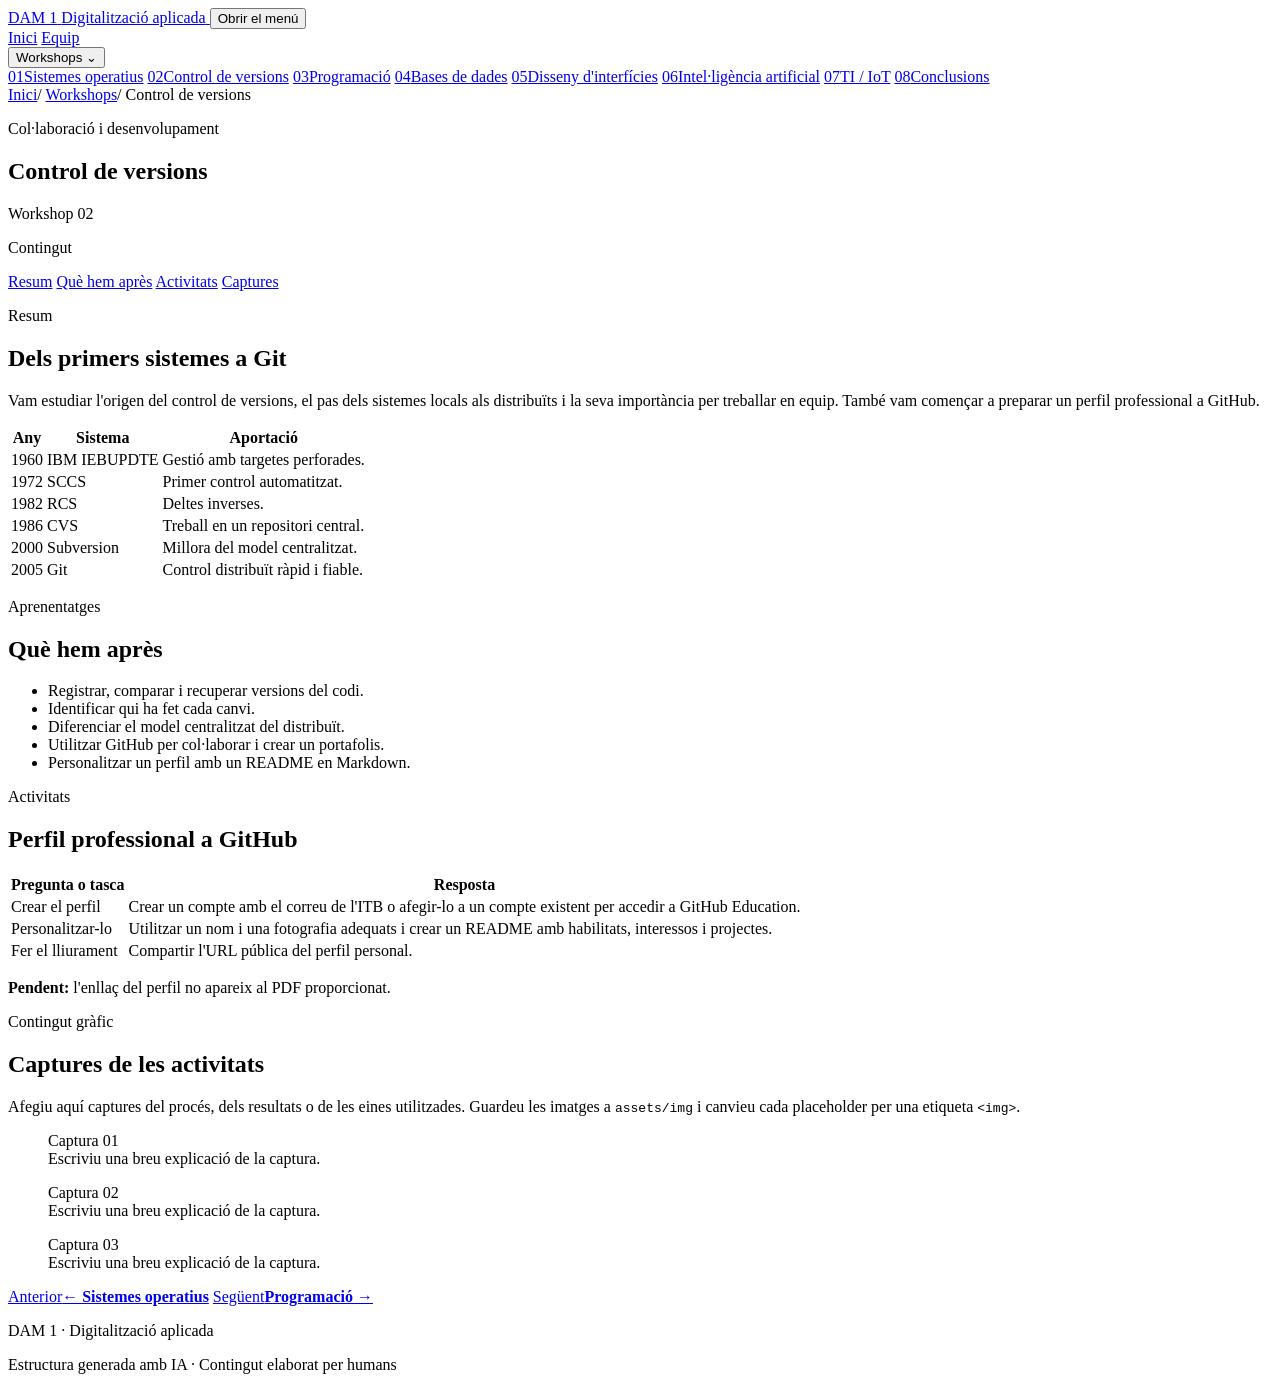
==== control-versions.html @ 1fd799d8 "Add files via upload" ====
<!doctype html>
<html lang="ca">
<head>
  <meta charset="UTF-8">
  <meta name="viewport" content="width=device-width, initial-scale=1.0">
  <meta name="description" content="Workshop sobre l'evolució del control de versions i GitHub.">
  <title>Control de versions · DAM 1</title>

  <link rel="icon" type="image/svg+xml" href="data:image/svg+xml,%3Csvg xmlns='http://www.w3.org/2000/svg' viewBox='0 0 64 64'%3E%3Crect width='64' height='64' rx='8' fill='%23ffffff'/%3E%3Cpath d='M17 19h14c10 0 16 5 16 13S41 45 31 45H17V19Zm10 7v12h4c5 0 8-2 8-6s-3-6-8-6h-4Z' fill='%233f73a4'/%3E%3C/svg%3E">
  <link rel="stylesheet" href="../assets/css/base.css">
  <link rel="stylesheet" href="../assets/css/navigation.css">
  <link rel="stylesheet" href="../assets/css/workshops.css">
  <link rel="stylesheet" href="../assets/css/responsive.css">
  <script src="../assets/js/main.js" defer></script>
</head>
<body>
  <!-- Capçalera compartida per totes les pàgines. -->
  <header class="site-header">
    <a class="brand" href="../index.html" aria-label="Anar a l'inici">
      <span class="brand-mark">DAM 1</span>
      <span>Digitalització aplicada</span>
    </a>

    <button class="menu-button" type="button" aria-expanded="false" aria-controls="main-nav">
      <span></span><span></span><span></span>
      <span class="sr-only">Obrir el menú</span>
    </button>

    <nav class="main-nav" id="main-nav" aria-label="Navegació principal">
      <a href="../index.html">Inici</a>
      <a href="../index.html#equip">Equip</a>
      <div class="nav-dropdown">
        <button class="dropdown-toggle" type="button" aria-expanded="false">
          Workshops <span aria-hidden="true">⌄</span>
        </button>
        <div class="dropdown-menu">
          <a href="sistemes-operatius.html"><span>01</span>Sistemes operatius</a>
          <a class="active" href="control-versions.html"><span>02</span>Control de versions</a>
          <a href="programacio.html"><span>03</span>Programació</a>
          <a href="base-dades.html"><span>04</span>Bases de dades</a>
          <a href="disseny-interficies.html"><span>05</span>Disseny d'interfícies</a>
          <a href="ia.html"><span>06</span>Intel·ligència artificial</a>
          <a href="ti-iot.html"><span>07</span>TI / IoT</a>
          <a href="conclusions.html"><span>08</span>Conclusions</a>
        </div>
      </div>
    </nav>
  </header>

  <main>
    <section class="workshop-hero">
      <div class="breadcrumbs">
        <a href="../index.html">Inici</a><span>/</span>
        <a href="../index.html#workshops">Workshops</a><span>/</span>
        <span>Control de versions</span>
      </div>

      <div class="workshop-title">
        <div>
          <p class="eyebrow">Col·laboració i desenvolupament</p>
          <h1>Control de versions</h1>
        </div>
        <span class="workshop-index">Workshop 02</span>
      </div>
    </section>

    <div class="workshop-layout">
      <aside class="side-index">
        <p>Contingut</p>
        <a href="#resum">Resum</a>
        <a href="#aprenentatges">Què hem après</a>
        <a href="#activitats">Activitats</a>
        <a href="#captures">Captures</a>
      </aside>

      <!-- Resum i aprenentatges apareixen junts; activitats ocupa tota l'amplada. -->
      <article class="workshop-content">
        <section class="content-section" id="resum">
          <p class="section-label">Resum</p>
          <h2>Dels primers sistemes a Git</h2>
          <p class="lead">
            Vam estudiar l'origen del control de versions, el pas dels sistemes locals
            als distribuïts i la seva importància per treballar en equip. També vam
            començar a preparar un perfil professional a GitHub.
          </p>

          <div class="table-wrap">
            <table class="content-table">
              <thead><tr><th>Any</th><th>Sistema</th><th>Aportació</th></tr></thead>
              <tbody>
                <tr><td>1960</td><td>IBM IEBUPDTE</td><td>Gestió amb targetes perforades.</td></tr>
                <tr><td>1972</td><td>SCCS</td><td>Primer control automatitzat.</td></tr>
                <tr><td>1982</td><td>RCS</td><td>Deltes inverses.</td></tr>
                <tr><td>1986</td><td>CVS</td><td>Treball en un repositori central.</td></tr>
                <tr><td>2000</td><td>Subversion</td><td>Millora del model centralitzat.</td></tr>
                <tr><td>2005</td><td>Git</td><td>Control distribuït ràpid i fiable.</td></tr>
              </tbody>
            </table>
          </div>
        </section>

        <section class="content-section" id="aprenentatges">
          <p class="section-label">Aprenentatges</p>
          <h2>Què hem après</h2>
          <ul class="content-list">
            <li>Registrar, comparar i recuperar versions del codi.</li>
            <li>Identificar qui ha fet cada canvi.</li>
            <li>Diferenciar el model centralitzat del distribuït.</li>
            <li>Utilitzar GitHub per col·laborar i crear un portafolis.</li>
            <li>Personalitzar un perfil amb un README en Markdown.</li>
          </ul>
        </section>

        <section class="content-section" id="activitats">
          <p class="section-label">Activitats</p>
          <h2>Perfil professional a GitHub</h2>

          <div class="table-wrap">
            <table class="content-table">
              <thead><tr><th>Pregunta o tasca</th><th>Resposta</th></tr></thead>
              <tbody>
                <tr><td>Crear el perfil</td><td>Crear un compte amb el correu de l'ITB o afegir-lo a un compte existent per accedir a GitHub Education.</td></tr>
                <tr><td>Personalitzar-lo</td><td>Utilitzar un nom i una fotografia adequats i crear un README amb habilitats, interessos i projectes.</td></tr>
                <tr><td>Fer el lliurament</td><td>Compartir l'URL pública del perfil personal.</td></tr>
              </tbody>
            </table>
          </div>

          <p class="pending-note"><strong>Pendent:</strong> l'enllaç del perfil no apareix al PDF proporcionat.</p>
        </section>

        <!-- GALERIA: substitueix cada placeholder per una etiqueta <img>. -->
        <section class="content-section" id="captures">
          <p class="section-label">Contingut gràfic</p>
          <h2>Captures de les activitats</h2>
          <p class="capture-intro">
            Afegiu aquí captures del procés, dels resultats o de les eines utilitzades.
            Guardeu les imatges a <code>assets/img</code> i canvieu cada placeholder per
            una etiqueta <code>&lt;img&gt;</code>.
          </p>

          <div class="capture-grid">
            <figure class="capture-item">
              <!-- Substituïu aquest bloc per una imatge ubicada a assets/img/captura-1.png. -->
              <div class="capture-placeholder"><span>Captura 01</span></div>
              <figcaption>Escriviu una breu explicació de la captura.</figcaption>
            </figure>

            <figure class="capture-item">
              <!-- Substituïu aquest bloc per una imatge ubicada a assets/img/captura-2.png. -->
              <div class="capture-placeholder"><span>Captura 02</span></div>
              <figcaption>Escriviu una breu explicació de la captura.</figcaption>
            </figure>

            <figure class="capture-item">
              <!-- Substituïu aquest bloc per una imatge ubicada a assets/img/captura-3.png. -->
              <div class="capture-placeholder"><span>Captura 03</span></div>
              <figcaption>Escriviu una breu explicació de la captura.</figcaption>
            </figure>
          </div>
        </section>

        <nav class="page-navigation" aria-label="Navegació entre workshops">
          <a href="sistemes-operatius.html"><span>Anterior</span><strong>← Sistemes operatius</strong></a>
          <a href="programacio.html"><span>Següent</span><strong>Programació →</strong></a>
        </nav>
      </article>
    </div>
  </main>

  <footer class="site-footer">
    <p>DAM 1 · Digitalització aplicada</p>
    <p>Estructura generada amb IA · Contingut elaborat per humans</p>
  </footer>
</body>
</html>
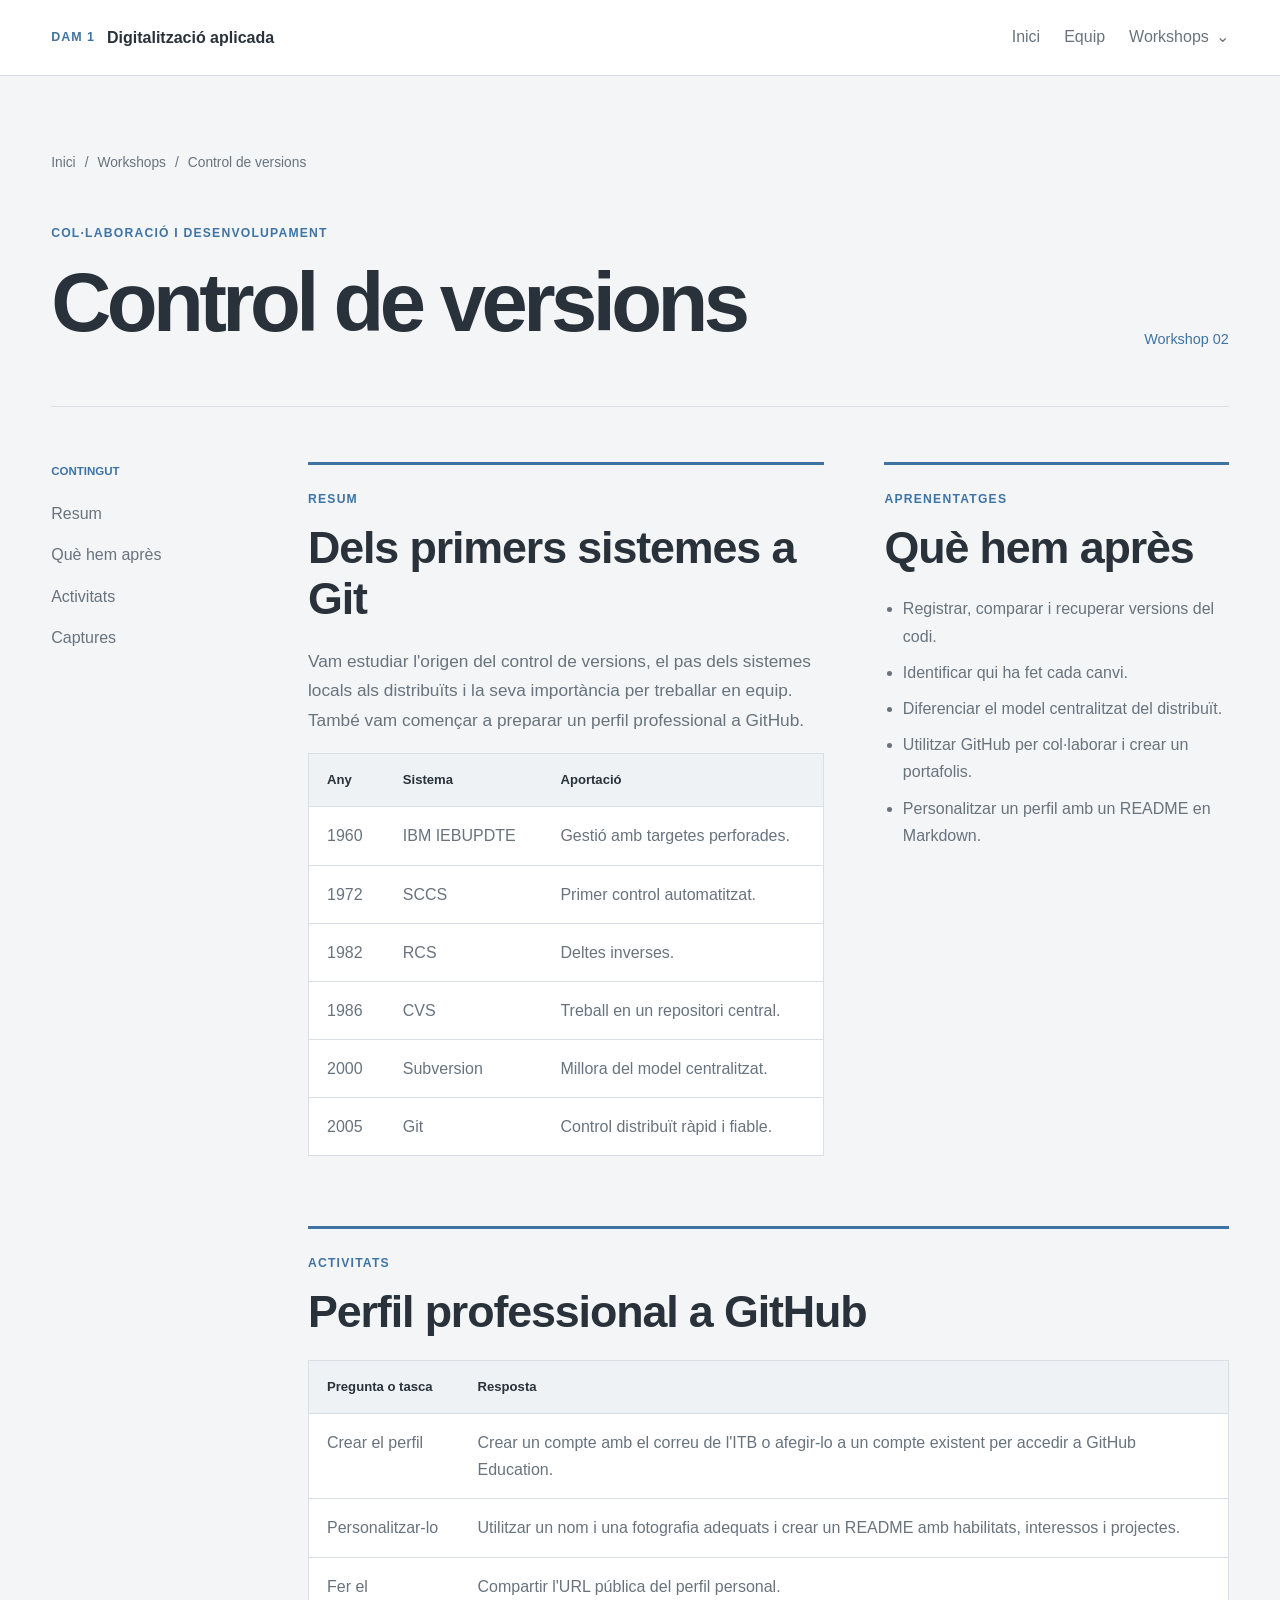
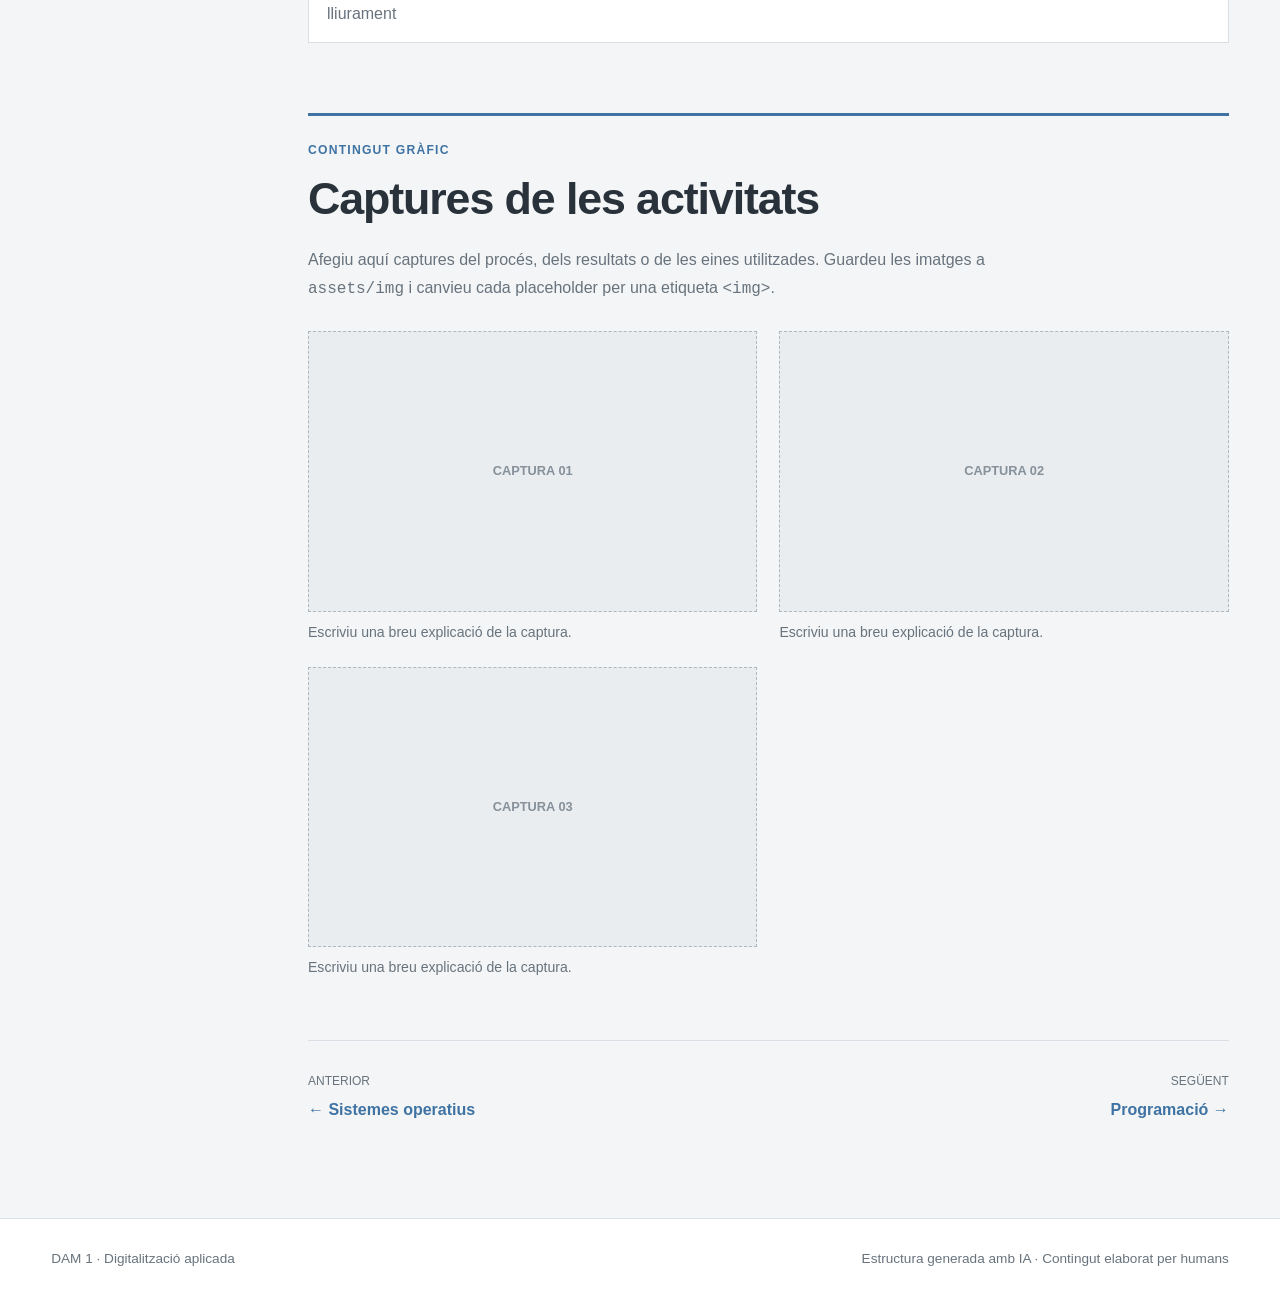
==== commit 9f8f6d7c: "Remove pending note about PDF profile link Removed a note about a missing profile link in the PDF." ====
--- a/control-versions.html
+++ b/control-versions.html
@@ -126,7 +126,6 @@
             </table>
           </div>
 
-          <p class="pending-note"><strong>Pendent:</strong> l'enllaç del perfil no apareix al PDF proporcionat.</p>
         </section>
 
         <!-- GALERIA: substitueix cada placeholder per una etiqueta <img>. -->
--- a/assets/css/base.css
+++ b/assets/css/base.css
@@ -0,0 +1,87 @@
+:root {
+  --bg: #f3f5f6;
+  --surface: #ffffff;
+  --surface-soft: #e9edf0;
+  --text: #29323a;
+  --muted: #68737d;
+  --accent: #3f73a4;
+  --accent-soft: #e8f0f7;
+  --line: #d9dfe4;
+  --page-padding: clamp(20px, 4vw, 64px);
+}
+
+* {
+  box-sizing: border-box;
+}
+
+html {
+  scroll-behavior: smooth;
+}
+
+body {
+  margin: 0;
+  min-width: 320px;
+  background: var(--bg);
+  color: var(--text);
+  font-family: Arial, Helvetica, sans-serif;
+  font-size: 1rem;
+  line-height: 1.7;
+}
+
+a {
+  color: inherit;
+}
+
+h1,
+h2,
+h3,
+h4,
+p {
+  margin-top: 0;
+}
+
+h1,
+h2,
+h3,
+h4 {
+  line-height: 1.15;
+}
+
+main {
+  width: 100%;
+  padding-inline: var(--page-padding);
+}
+
+.eyebrow,
+.section-label {
+  color: var(--accent);
+  font-size: .76rem;
+  font-weight: 700;
+  letter-spacing: .1em;
+  text-transform: uppercase;
+}
+
+.section {
+  padding: 85px 0;
+  border-top: 1px solid var(--line);
+}
+
+.section-heading {
+  margin-bottom: 40px;
+}
+
+.section-heading h2 {
+  max-width: 800px;
+  margin-bottom: 0;
+  font-size: clamp(2rem, 4vw, 3.6rem);
+  letter-spacing: -.035em;
+}
+
+.sr-only {
+  position: absolute;
+  width: 1px;
+  height: 1px;
+  overflow: hidden;
+  clip: rect(0, 0, 0, 0);
+}
+
--- a/assets/css/navigation.css
+++ b/assets/css/navigation.css
@@ -0,0 +1,135 @@
+/* Capçalera i navegació principal */
+.site-header {
+  position: sticky;
+  top: 0;
+  z-index: 10;
+  display: flex;
+  align-items: center;
+  justify-content: space-between;
+  width: 100%;
+  padding: 16px var(--page-padding);
+  background: rgba(255, 255, 255, .96);
+  border-bottom: 1px solid var(--line);
+}
+
+.brand {
+  display: flex;
+  align-items: center;
+  gap: 12px;
+  font-weight: 700;
+  text-decoration: none;
+}
+
+.brand-mark {
+  color: var(--accent);
+  font-size: .78rem;
+  letter-spacing: .08em;
+}
+
+.main-nav {
+  display: flex;
+  align-items: center;
+  gap: 24px;
+}
+
+.main-nav > a,
+.dropdown-toggle {
+  padding: 7px 0;
+  color: var(--muted);
+  font: inherit;
+  text-decoration: none;
+  background: transparent;
+  border: 0;
+  border-bottom: 2px solid transparent;
+  cursor: pointer;
+}
+
+.main-nav > a:hover,
+.main-nav > a.active,
+.dropdown-toggle:hover,
+.dropdown-toggle[aria-expanded="true"] {
+  color: var(--text);
+  border-color: var(--accent);
+}
+
+.menu-button {
+  display: none;
+  padding: 8px;
+  background: none;
+  border: 0;
+}
+
+.menu-button span:not(.sr-only) {
+  display: block;
+  width: 24px;
+  height: 2px;
+  margin: 5px;
+  background: var(--text);
+}
+
+.nav-dropdown {
+  position: relative;
+}
+
+.dropdown-toggle {
+  display: flex;
+  align-items: center;
+  gap: 7px;
+}
+
+.dropdown-menu {
+  position: absolute;
+  top: calc(100% + 12px);
+  right: 0;
+  display: none;
+  width: 280px;
+  padding: 8px 18px;
+  background: var(--surface);
+  border: 1px solid var(--line);
+  box-shadow: 0 10px 30px rgba(39, 52, 64, .12);
+}
+
+.nav-dropdown.open .dropdown-menu,
+.nav-dropdown:focus-within .dropdown-menu {
+  display: block;
+}
+
+.dropdown-menu a {
+  display: flex;
+  gap: 14px;
+  padding: 10px 0;
+  color: var(--muted);
+  text-decoration: none;
+  border-bottom: 1px solid var(--line);
+}
+
+.dropdown-menu a:last-child {
+  border-bottom: 0;
+}
+
+.dropdown-menu a:hover,
+.dropdown-menu a.active {
+  color: var(--accent);
+}
+
+.dropdown-menu span {
+  color: var(--accent);
+  font-size: .74rem;
+}
+
+/* Peu de pàgina compartit */
+.site-footer {
+  display: flex;
+  justify-content: space-between;
+  width: 100%;
+  padding: 28px var(--page-padding) 40px;
+  color: var(--muted);
+  background: var(--surface);
+  border-top: 1px solid var(--line);
+  font-size: .85rem;
+}
+
+.site-footer p {
+  margin: 0;
+}
+
--- a/assets/css/workshops.css
+++ b/assets/css/workshops.css
@@ -0,0 +1,291 @@
+/* Capçalera de cada workshop */
+.workshop-hero {
+  padding: 75px 0 55px;
+  border-bottom: 1px solid var(--line);
+}
+
+.breadcrumbs {
+  display: flex;
+  flex-wrap: wrap;
+  gap: 9px;
+  margin-bottom: 48px;
+  color: var(--muted);
+  font-size: .86rem;
+}
+
+.breadcrumbs a {
+  text-decoration: none;
+}
+
+.workshop-title {
+  display: grid;
+  grid-template-columns: 1fr auto;
+  gap: 30px;
+  align-items: end;
+}
+
+.workshop-title h1 {
+  max-width: 1100px;
+  margin: 0;
+  font-size: clamp(3rem, 6.5vw, 6.5rem);
+  letter-spacing: -.055em;
+}
+
+.workshop-index {
+  color: var(--accent);
+  font-size: .9rem;
+}
+
+/* Distribució: índex lateral i contingut */
+.workshop-layout {
+  display: grid;
+  grid-template-columns: 180px minmax(0, 1fr);
+  gap: clamp(38px, 6vw, 90px);
+  padding: 55px 0 95px;
+}
+
+.side-index {
+  position: sticky;
+  top: 100px;
+  align-self: start;
+}
+
+.side-index p {
+  color: var(--accent);
+  font-size: .72rem;
+  font-weight: 700;
+  text-transform: uppercase;
+}
+
+.side-index a {
+  display: block;
+  padding: 7px 0;
+  color: var(--muted);
+  text-decoration: none;
+}
+
+.side-index a:hover {
+  color: var(--accent);
+}
+
+.workshop-content {
+  display: grid;
+  grid-template-columns: minmax(0, 1.2fr) minmax(280px, .8fr);
+  gap: 60px;
+  width: 100%;
+}
+
+.content-section {
+  padding-top: 24px;
+  border-top: 3px solid var(--accent);
+  scroll-margin-top: 100px;
+}
+
+.content-section h2 {
+  margin-bottom: 22px;
+  font-size: clamp(1.8rem, 3.5vw, 2.9rem);
+  letter-spacing: -.025em;
+}
+
+#activitats,
+#captures {
+  grid-column: 1 / -1;
+  margin-top: 10px;
+}
+
+.lead {
+  color: var(--muted);
+  font-size: 1.08rem;
+}
+
+.summary-columns {
+  display: grid;
+  grid-template-columns: repeat(2, minmax(0, 1fr));
+  gap: 28px;
+  margin-top: 28px;
+}
+
+.summary-columns > div {
+  padding-top: 15px;
+  border-top: 1px solid var(--line);
+}
+
+.summary-columns h3 {
+  margin-bottom: 8px;
+  font-size: 1rem;
+}
+
+.summary-columns p {
+  margin-bottom: 0;
+  color: var(--muted);
+}
+
+.content-list {
+  margin: 0;
+  padding-left: 1.15rem;
+  color: var(--muted);
+}
+
+.content-list li + li {
+  margin-top: 9px;
+}
+
+.activity-section + .activity-section {
+  margin-top: 45px;
+}
+
+.activity-section > h3 {
+  margin-bottom: 7px;
+  font-size: 1.32rem;
+}
+
+.activity-section > p {
+  color: var(--muted);
+}
+
+/* Taules de preguntes i respostes */
+.table-wrap {
+  overflow-x: auto;
+  margin-top: 18px;
+  background: var(--surface);
+  border: 1px solid var(--line);
+}
+
+.content-table {
+  width: 100%;
+  border-collapse: collapse;
+}
+
+.content-table th,
+.content-table td {
+  padding: 15px 18px;
+  text-align: left;
+  vertical-align: top;
+  border-bottom: 1px solid var(--line);
+}
+
+.content-table tr:last-child td {
+  border-bottom: 0;
+}
+
+.content-table th {
+  color: var(--text);
+  background: #eef2f4;
+  font-size: .82rem;
+}
+
+.content-table td {
+  color: var(--muted);
+}
+
+.content-table code {
+  color: #315f8a;
+  font-family: Consolas, "Courier New", monospace;
+  font-size: .9rem;
+}
+
+.command-block {
+  margin: 14px 0 0;
+  padding: 14px 16px;
+  overflow-x: auto;
+  background: #eef2f4;
+  border-left: 3px solid var(--accent);
+}
+
+.command-block code {
+  color: #315f8a;
+  font-family: Consolas, "Courier New", monospace;
+  font-size: .88rem;
+  line-height: 1.6;
+  white-space: pre;
+}
+
+.pending-note {
+  margin-top: 20px;
+  padding: 16px 18px;
+  color: var(--muted);
+  background: var(--surface);
+  border: 1px solid var(--line);
+}
+
+.pending-note strong {
+  color: var(--text);
+}
+
+/* Galeria final per afegir captures de les activitats */
+.capture-intro {
+  max-width: 760px;
+  color: var(--muted);
+}
+
+.capture-grid {
+  display: grid;
+  grid-template-columns: repeat(2, minmax(0, 1fr));
+  gap: 22px;
+  margin-top: 28px;
+}
+
+.capture-item {
+  margin: 0;
+}
+
+.capture-placeholder {
+  display: grid;
+  place-items: center;
+  aspect-ratio: 16 / 10;
+  color: #87919a;
+  background: var(--surface-soft);
+  border: 1px dashed #aeb7bf;
+}
+
+.capture-placeholder span {
+  font-size: .8rem;
+  font-weight: 700;
+  text-transform: uppercase;
+}
+
+.capture-item figcaption {
+  margin-top: 9px;
+  color: var(--muted);
+  font-size: .88rem;
+}
+
+.capture-item img {
+  display: block;
+  width: 100%;
+  aspect-ratio: 16 / 10;
+  object-fit: contain;
+  border: 0px solid var(--line);
+}
+
+/* Navegació anterior i següent */
+.page-navigation {
+  grid-column: 1 / -1;
+  display: grid;
+  grid-template-columns: 1fr 1fr;
+  gap: 35px;
+  padding-top: 30px;
+  border-top: 1px solid var(--line);
+}
+
+.page-navigation a {
+  color: var(--accent);
+  text-decoration: none;
+}
+
+.page-navigation a:last-child {
+  text-align: right;
+}
+
+.page-navigation span {
+  display: block;
+  color: var(--muted);
+  font-size: .75rem;
+  text-transform: uppercase;
+}
+
+.page-navigation strong {
+  display: block;
+  margin-top: 4px;
+}
+
--- a/assets/css/responsive.css
+++ b/assets/css/responsive.css
@@ -0,0 +1,138 @@
+@media (max-width: 950px) {
+  .team-list {
+    grid-template-columns: repeat(2, minmax(0, 1fr));
+  }
+
+  .workshop-layout {
+    grid-template-columns: 1fr;
+    gap: 28px;
+  }
+
+  .side-index {
+    position: static;
+    display: flex;
+    flex-wrap: wrap;
+    gap: 5px 20px;
+    padding-bottom: 22px;
+    border-bottom: 1px solid var(--line);
+  }
+
+  .side-index p {
+    width: 100%;
+    margin-bottom: 2px;
+  }
+}
+
+@media (max-width: 720px) {
+  .menu-button {
+    display: block;
+  }
+
+  .main-nav {
+    position: absolute;
+    top: 65px;
+    left: var(--page-padding);
+    right: var(--page-padding);
+    display: none;
+    align-items: stretch;
+    flex-direction: column;
+    gap: 5px;
+    padding: 14px 20px;
+    background: var(--surface);
+    border: 1px solid var(--line);
+    box-shadow: 0 10px 30px rgba(39, 52, 64, .12);
+  }
+
+  .main-nav.open {
+    display: flex;
+  }
+
+  .nav-dropdown,
+  .dropdown-toggle {
+    width: 100%;
+  }
+
+  .dropdown-toggle {
+    justify-content: space-between;
+  }
+
+  .dropdown-menu {
+    position: static;
+    width: 100%;
+    margin-top: 5px;
+    box-shadow: none;
+  }
+
+  .hero {
+    min-height: auto;
+    padding: 70px 0 60px;
+  }
+
+  .hero h1 {
+    font-size: clamp(3.2rem, 16vw, 5.5rem);
+  }
+
+  .section {
+    padding: 65px 0;
+  }
+
+  .workshop-list a {
+    grid-template-columns: 42px 1fr;
+    gap: 10px;
+    padding: 20px;
+  }
+
+  .workshop-list p,
+  .workshop-list .arrow {
+    grid-column: 2;
+  }
+
+  .workshop-title,
+  .workshop-content {
+    grid-template-columns: 1fr;
+  }
+
+  .workshop-index {
+    grid-row: 1;
+  }
+
+  #activitats,
+  #captures,
+  .page-navigation {
+    grid-column: 1;
+  }
+
+  .summary-columns {
+    grid-template-columns: 1fr;
+  }
+
+  .capture-grid {
+    grid-template-columns: 1fr;
+  }
+
+  .page-navigation {
+    grid-template-columns: 1fr;
+  }
+
+  .page-navigation a:last-child {
+    text-align: left;
+  }
+
+  .site-footer {
+    flex-direction: column;
+    gap: 7px;
+  }
+}
+
+@media (max-width: 500px) {
+  .team-list {
+    grid-template-columns: 1fr;
+  }
+}
+
+@media (prefers-reduced-motion: reduce) {
+  html {
+    scroll-behavior: auto;
+  }
+}
+
